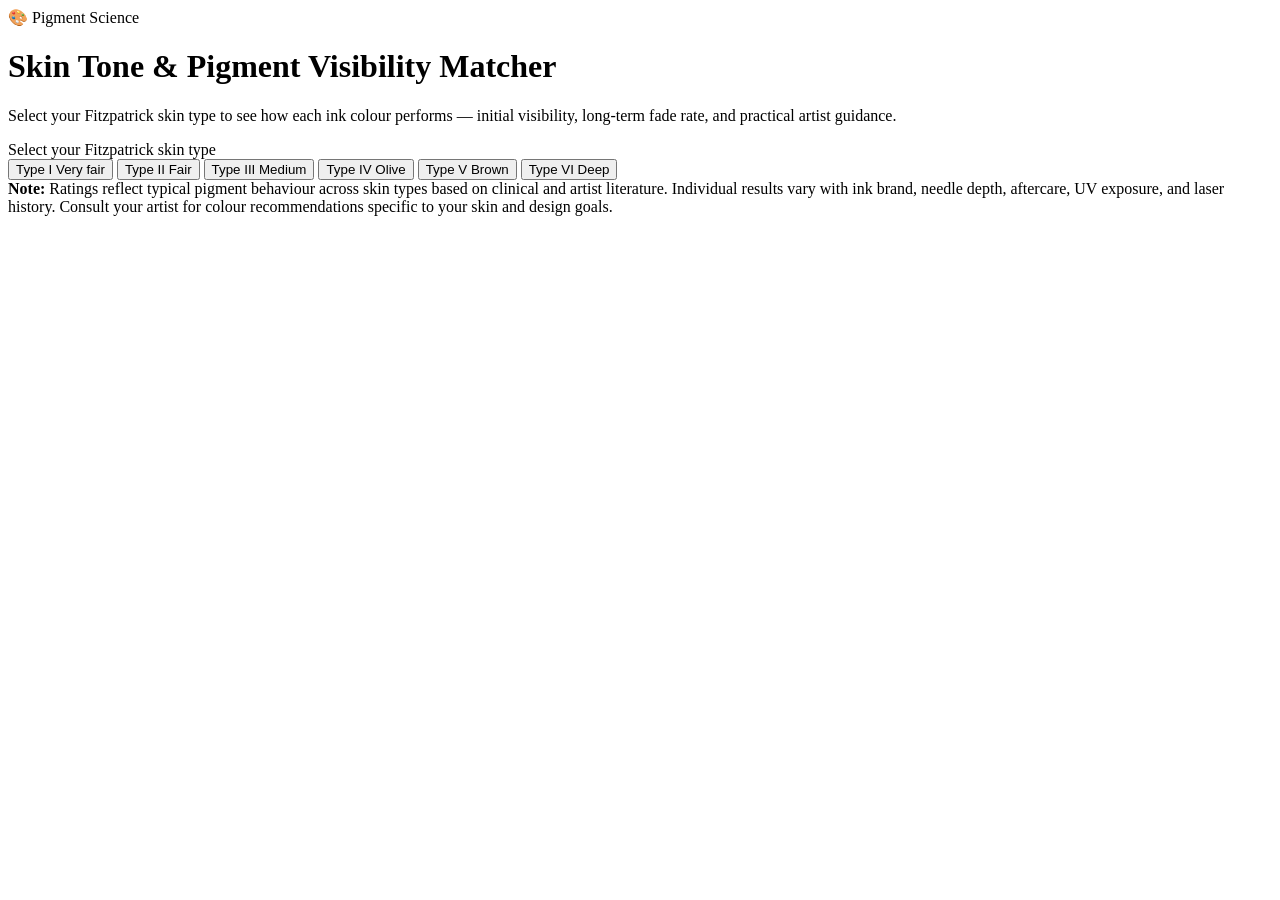
==== index.html @ 113036c6 "Publish skin-tone-pigment-matcher standalone widget (static build + docs)" ====
<!DOCTYPE html>
<html lang="en">
<head>
  <meta name="robots" content="noindex, nofollow">
  <script>
    if (window.self !== window.top) {
      document.documentElement.setAttribute('data-theme', 'dark');
      window.addEventListener('message', function(e) {
        if (e.data && e.data.type === 'poli-theme') {
          document.documentElement.setAttribute('data-theme', e.data.light ? 'light' : 'dark');
        }
      });
    }
  </script>
  <meta charset="UTF-8">
  <meta name="viewport" content="width=device-width, initial-scale=1.0">
  <meta name="description" content="See how tattoo ink colours perform on each Fitzpatrick skin type — visibility, fade rate, and artist notes. Evidence-based pigment guide for all skin tones.">
  <title>Skin Tone & Pigment Visibility Matcher | Poli International</title>
  <link rel="stylesheet" href="/tools/skin-tone-pigment-matcher/css/style.css">
</head>
<body>
<div class="tool-wrapper">

  <header class="tool-header">
    <div class="tool-header__badge">🎨 Pigment Science</div>
    <h1>Skin Tone &amp; Pigment Visibility Matcher</h1>
    <p>Select your Fitzpatrick skin type to see how each ink colour performs — initial visibility, long-term fade rate, and practical artist guidance.</p>
  </header>

  <div class="skin-selector">
    <div class="skin-label">Select your Fitzpatrick skin type</div>
    <div class="skin-grid" id="skin-grid">
      <button class="skin-btn" data-type="I"   style="--swatch:#f5d5c0">
        <span class="swatch"></span>
        <span class="type-label">Type I</span>
        <span class="type-desc">Very fair</span>
      </button>
      <button class="skin-btn" data-type="II"  style="--swatch:#e8c4a0">
        <span class="swatch"></span>
        <span class="type-label">Type II</span>
        <span class="type-desc">Fair</span>
      </button>
      <button class="skin-btn" data-type="III" style="--swatch:#c8956a">
        <span class="swatch"></span>
        <span class="type-label">Type III</span>
        <span class="type-desc">Medium</span>
      </button>
      <button class="skin-btn" data-type="IV"  style="--swatch:#a0704a">
        <span class="swatch"></span>
        <span class="type-label">Type IV</span>
        <span class="type-desc">Olive</span>
      </button>
      <button class="skin-btn" data-type="V"   style="--swatch:#7a4d2e">
        <span class="swatch"></span>
        <span class="type-label">Type V</span>
        <span class="type-desc">Brown</span>
      </button>
      <button class="skin-btn" data-type="VI"  style="--swatch:#3d1e0e">
        <span class="swatch"></span>
        <span class="type-label">Type VI</span>
        <span class="type-desc">Deep</span>
      </button>
    </div>
  </div>

  <div id="results" style="display:none">
    <div class="results-header">
      <h2>Pigment Performance — Fitzpatrick Type <span id="type-name"></span></h2>
      <p id="type-summary" class="type-summary-text"></p>
    </div>
    <div class="ink-grid" id="ink-grid"></div>
  </div>

  <div class="disclaimer">
    <strong>Note:</strong> Ratings reflect typical pigment behaviour across skin types based on clinical and artist literature. Individual results vary with ink brand, needle depth, aftercare, UV exposure, and laser history. Consult your artist for colour recommendations specific to your skin and design goals.
  </div>

</div>
<script src="/tools/skin-tone-pigment-matcher/js/app.js"></script>
</body>
</html>
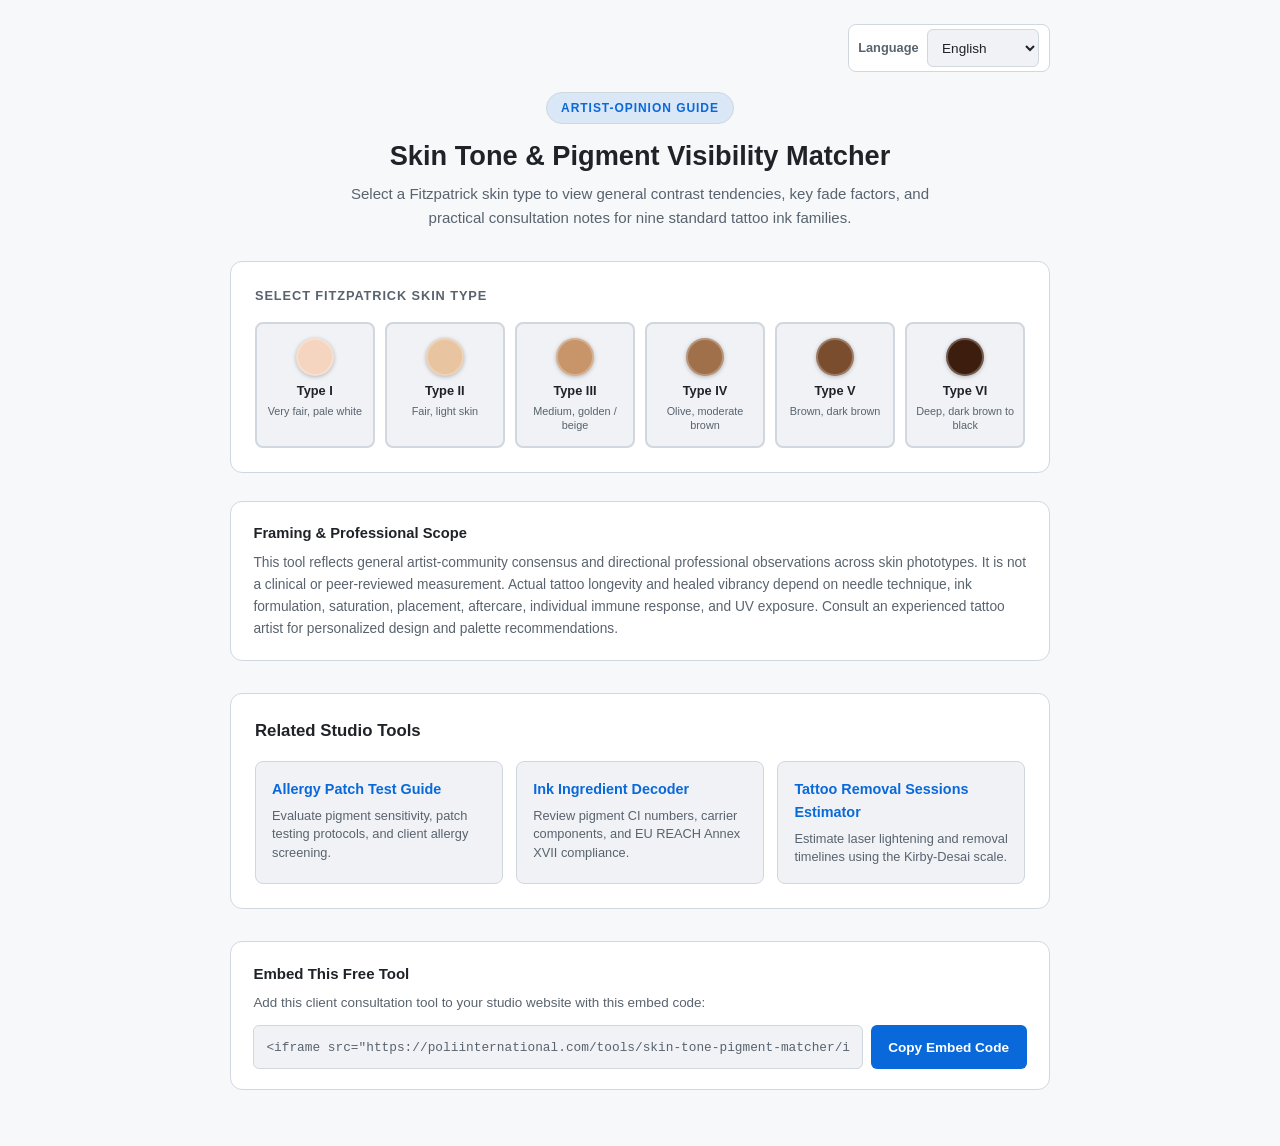
==== commit 4f7aa14b: "sync index.html from the live site The website copy of this tool moved on and the repo did not, so a" ====
--- a/index.html
+++ b/index.html
@@ -1,7 +1,11 @@
 <!DOCTYPE html>
 <html lang="en">
 <head>
+  <meta charset="UTF-8">
+  <meta name="viewport" content="width=device-width, initial-scale=1.0">
   <meta name="robots" content="noindex, nofollow">
+
+  <!-- Theme handshake script -->
   <script>
     if (window.self !== window.top) {
       document.documentElement.setAttribute('data-theme', 'dark');
@@ -10,72 +14,143 @@
           document.documentElement.setAttribute('data-theme', e.data.light ? 'light' : 'dark');
         }
       });
+    } else if (window.matchMedia && window.matchMedia('(prefers-color-scheme: light)').matches) {
+      document.documentElement.setAttribute('data-theme', 'light');
     }
   </script>
-  <meta charset="UTF-8">
-  <meta name="viewport" content="width=device-width, initial-scale=1.0">
-  <meta name="description" content="See how tattoo ink colours perform on each Fitzpatrick skin type — visibility, fade rate, and artist notes. Evidence-based pigment guide for all skin tones.">
-  <title>Skin Tone & Pigment Visibility Matcher | Poli International</title>
-  <link rel="stylesheet" href="/tools/skin-tone-pigment-matcher/css/style.css">
+
+  <title>Skin Tone &amp; Pigment Visibility Matcher | Poli International</title>
+  <meta name="description" content="Explore directional tattoo ink visibility and fade tendencies across the Fitzpatrick skin spectrum. An artist-opinion guide for consultation.">
+  <meta property="og:title" content="Skin Tone &amp; Pigment Visibility Matcher | Poli International">
+  <meta property="og:description" content="Explore directional tattoo ink visibility and fade tendencies across the Fitzpatrick skin spectrum. An artist-opinion guide for consultation.">
+  <meta property="og:type" content="website">
+
+  <!-- Schema.org Structured Data (Valid JSON-LD without truncation or escape errors) -->
+  <script type="application/ld+json">
+  {
+    "@context": "https://schema.org",
+    "@type": "WebApplication",
+    "name": "Skin Tone & Pigment Visibility Matcher",
+    "description": "Explore directional tattoo ink visibility and fade tendencies across the Fitzpatrick skin spectrum. An artist-opinion guide for consultation.",
+    "applicationCategory": "DesignApplication",
+    "operatingSystem": "All",
+    "browserRequirements": "Requires JavaScript. Requires HTML5."
+  }
+  </script>
+
+  <link rel="stylesheet" href="./css/style.css">
+  <link rel="manifest" href="./manifest.json">
 </head>
 <body>
-<div class="tool-wrapper">
+<div class="tool-wrapper" id="tool-wrapper">
 
-  <header class="tool-header">
-    <div class="tool-header__badge">🎨 Pigment Science</div>
-    <h1>Skin Tone &amp; Pigment Visibility Matcher</h1>
-    <p>Select your Fitzpatrick skin type to see how each ink colour performs — initial visibility, long-term fade rate, and practical artist guidance.</p>
+  <!-- Language selector bar -->
+  <nav class="top-bar" id="top-bar" aria-label="Tool options" data-i18n-attr="aria-label:nav.options_aria">
+    <div class="lang-selector-group">
+      <label for="lang-select" class="lang-label" data-i18n="language.select_label">Language</label>
+      <select id="lang-select" class="lang-select" aria-label="Language selection" data-i18n-attr="aria-label:language.select_aria">
+        <option value="en" data-i18n="language.en">English</option>
+        <option value="de" data-i18n="language.de">Deutsch</option>
+        <option value="fr" data-i18n="language.fr">Français</option>
+        <option value="es" data-i18n="language.es">Español</option>
+        <option value="it" data-i18n="language.it">Italiano</option>
+        <option value="pt" data-i18n="language.pt">Português</option>
+        <option value="nl" data-i18n="language.nl">Nederlands</option>
+      </select>
+    </div>
+  </nav>
+
+  <!-- Main header -->
+  <header class="tool-header" id="tool-header">
+    <div class="tool-header__badge" id="tool-badge" data-i18n="header.badge">Artist-Opinion Guide</div>
+    <h1 id="tool-title" data-i18n="header.title">Skin Tone &amp; Pigment Visibility Matcher</h1>
+    <p id="tool-intro" data-i18n="header.subtitle">Select a Fitzpatrick skin type to view general contrast tendencies, key fade factors, and practical consultation notes for nine standard tattoo ink families.</p>
   </header>
 
-  <div class="skin-selector">
-    <div class="skin-label">Select your Fitzpatrick skin type</div>
-    <div class="skin-grid" id="skin-grid">
-      <button class="skin-btn" data-type="I"   style="--swatch:#f5d5c0">
-        <span class="swatch"></span>
-        <span class="type-label">Type I</span>
-        <span class="type-desc">Very fair</span>
+  <!-- Fitzpatrick selector -->
+  <section class="skin-selector" id="skin-selector-panel" aria-labelledby="skin-label">
+    <div class="skin-label" id="skin-label" data-i18n="skin.selector_label">Select Fitzpatrick Skin Type</div>
+    <div class="skin-grid" id="skin-grid" role="group" aria-labelledby="skin-label">
+      <button class="skin-btn" id="skin-btn-I" data-type="I" type="button" aria-pressed="false">
+        <span class="swatch" aria-hidden="true"></span>
+        <span class="type-label" data-i18n="skin.typeI_name">Type I</span>
+        <span class="type-desc" data-i18n="skin.typeI_desc">Very fair, pale white</span>
       </button>
-      <button class="skin-btn" data-type="II"  style="--swatch:#e8c4a0">
-        <span class="swatch"></span>
-        <span class="type-label">Type II</span>
-        <span class="type-desc">Fair</span>
+      <button class="skin-btn" id="skin-btn-II" data-type="II" type="button" aria-pressed="false">
+        <span class="swatch" aria-hidden="true"></span>
+        <span class="type-label" data-i18n="skin.typeII_name">Type II</span>
+        <span class="type-desc" data-i18n="skin.typeII_desc">Fair, light skin</span>
       </button>
-      <button class="skin-btn" data-type="III" style="--swatch:#c8956a">
-        <span class="swatch"></span>
-        <span class="type-label">Type III</span>
-        <span class="type-desc">Medium</span>
+      <button class="skin-btn" id="skin-btn-III" data-type="III" type="button" aria-pressed="false">
+        <span class="swatch" aria-hidden="true"></span>
+        <span class="type-label" data-i18n="skin.typeIII_name">Type III</span>
+        <span class="type-desc" data-i18n="skin.typeIII_desc">Medium, golden / beige</span>
       </button>
-      <button class="skin-btn" data-type="IV"  style="--swatch:#a0704a">
-        <span class="swatch"></span>
-        <span class="type-label">Type IV</span>
-        <span class="type-desc">Olive</span>
+      <button class="skin-btn" id="skin-btn-IV" data-type="IV" type="button" aria-pressed="false">
+        <span class="swatch" aria-hidden="true"></span>
+        <span class="type-label" data-i18n="skin.typeIV_name">Type IV</span>
+        <span class="type-desc" data-i18n="skin.typeIV_desc">Olive, moderate brown</span>
       </button>
-      <button class="skin-btn" data-type="V"   style="--swatch:#7a4d2e">
-        <span class="swatch"></span>
-        <span class="type-label">Type V</span>
-        <span class="type-desc">Brown</span>
+      <button class="skin-btn" id="skin-btn-V" data-type="V" type="button" aria-pressed="false">
+        <span class="swatch" aria-hidden="true"></span>
+        <span class="type-label" data-i18n="skin.typeV_name">Type V</span>
+        <span class="type-desc" data-i18n="skin.typeV_desc">Brown, dark brown</span>
       </button>
-      <button class="skin-btn" data-type="VI"  style="--swatch:#3d1e0e">
-        <span class="swatch"></span>
-        <span class="type-label">Type VI</span>
-        <span class="type-desc">Deep</span>
+      <button class="skin-btn" id="skin-btn-VI" data-type="VI" type="button" aria-pressed="false">
+        <span class="swatch" aria-hidden="true"></span>
+        <span class="type-label" data-i18n="skin.typeVI_name">Type VI</span>
+        <span class="type-desc" data-i18n="skin.typeVI_desc">Deep, dark brown to black</span>
       </button>
     </div>
-  </div>
+  </section>
 
-  <div id="results" style="display:none">
-    <div class="results-header">
-      <h2>Pigment Performance — Fitzpatrick Type <span id="type-name"></span></h2>
+  <!-- Results section (starts empty / hidden) -->
+  <section id="results" class="results-panel" hidden aria-live="polite">
+    <div class="results-header" id="results-header">
+      <h2 id="results-heading"></h2>
       <p id="type-summary" class="type-summary-text"></p>
     </div>
     <div class="ink-grid" id="ink-grid"></div>
-  </div>
+  </section>
 
-  <div class="disclaimer">
-    <strong>Note:</strong> Ratings reflect typical pigment behaviour across skin types based on clinical and artist literature. Individual results vary with ink brand, needle depth, aftercare, UV exposure, and laser history. Consult your artist for colour recommendations specific to your skin and design goals.
-  </div>
+  <!-- Framing and Scope (Honest framing) -->
+  <section class="disclaimer-card" id="disclaimer-section" aria-labelledby="disclaimer-title">
+    <h3 class="disclaimer-title" id="disclaimer-title" data-i18n="disclaimer.title">Framing &amp; Professional Scope</h3>
+    <p class="disclaimer-text" id="disclaimer-text" data-i18n="disclaimer.text">This tool reflects general artist-community consensus and directional professional observations across skin phototypes. It is not a clinical or peer-reviewed measurement. Actual tattoo longevity and healed vibrancy depend on needle technique, ink formulation, saturation, placement, aftercare, individual immune response, and UV exposure. Consult an experienced tattoo artist for personalized design and palette recommendations.</p>
+  </section>
+
+  <!-- Related Poli Studio Tools -->
+  <section class="related-section" id="related-section" aria-labelledby="related-title">
+    <h3 class="related-title" id="related-title" data-i18n="related.title">Related Studio Tools</h3>
+    <div class="related-grid" id="related-grid">
+      <a href="https://poliinternational.com/allergy-patch-test/" target="_top" class="related-card" id="rel-allergy">
+        <div class="related-card__name" data-i18n="related.allergy_title">Allergy Patch Test Guide</div>
+        <div class="related-card__desc" data-i18n="related.allergy_desc">Evaluate pigment sensitivity, patch testing protocols, and client allergy screening.</div>
+      </a>
+      <a href="https://poliinternational.com/ink-ingredient-decoder/" target="_top" class="related-card" id="rel-ingredients">
+        <div class="related-card__name" data-i18n="related.ingredients_title">Ink Ingredient Decoder</div>
+        <div class="related-card__desc" data-i18n="related.ingredients_desc">Review pigment CI numbers, carrier components, and EU REACH Annex XVII compliance.</div>
+      </a>
+      <a href="https://poliinternational.com/tattoo-removal-estimator/" target="_top" class="related-card" id="rel-removal">
+        <div class="related-card__name" data-i18n="related.removal_title">Tattoo Removal Sessions Estimator</div>
+        <div class="related-card__desc" data-i18n="related.removal_desc">Estimate laser lightening and removal timelines using the Kirby-Desai scale.</div>
+      </a>
+    </div>
+  </section>
+
+  <!-- Embed section -->
+  <section class="embed-section" id="embed-section" aria-labelledby="embed-title">
+    <h3 class="embed-title" id="embed-title" data-i18n="embed.title">Embed This Free Tool</h3>
+    <p class="embed-desc" id="embed-desc" data-i18n="embed.desc">Add this client consultation tool to your studio website with this embed code:</p>
+    <div class="embed-controls">
+      <input type="text" class="embed-input" id="embed-code-snippet" readonly value='&lt;iframe src="https://poliinternational.com/tools/skin-tone-pigment-matcher/index.html" width="100%" height="850" frameborder="0" style="border:0; width:100%; min-height:850px;"&gt;&lt;/iframe&gt;' aria-label="Embed code" data-i18n-attr="aria-label:embed.code_aria">
+      <button type="button" class="embed-copy-btn" id="copy-embed-btn" data-i18n="embed.copy_button">Copy Embed Code</button>
+    </div>
+  </section>
 
 </div>
-<script src="/tools/skin-tone-pigment-matcher/js/app.js"></script>
+
+<script src="./js/i18n.js"></script>
+<script src="./js/app.js"></script>
 </body>
 </html>
--- a/css/style.css
+++ b/css/style.css
@@ -0,0 +1,880 @@
+:root {
+  --bg: #0d1117;
+  --bg-card: #161b22;
+  --bg-input: #1c2128;
+  --bg-muted: #21262d;
+  --border: #30363d;
+  --border-light: #21262d;
+  --text-main: #e6edf3;
+  --text-muted: #8b949e;
+  --primary: #58a6ff;
+  --primary-text: #0d1117;
+  --primary-hover: #79c0ff;
+  --primary-glow: rgba(88, 166, 255, 0.15);
+  --radius: 12px;
+  --radius-sm: 8px;
+
+  --btn-copied-bg: #238636;
+  --btn-copied-text: #ffffff;
+
+  /* Contrast tier tokens - dark theme */
+  --tier-high-bg: rgba(63, 185, 80, 0.18);
+  --tier-high-text: #56d364;
+  --tier-high-border: rgba(63, 185, 80, 0.4);
+
+  --tier-medium-bg: rgba(210, 153, 34, 0.18);
+  --tier-medium-text: #e3b341;
+  --tier-medium-border: rgba(210, 153, 34, 0.4);
+
+  --tier-low-bg: rgba(248, 81, 73, 0.18);
+  --tier-low-text: #ff7b72;
+  --tier-low-border: rgba(248, 81, 73, 0.4);
+
+  /* Swatches */
+  --swatch-type-1: #f5d5c0;
+  --swatch-type-2: #e8c4a0;
+  --swatch-type-3: #c8956a;
+  --swatch-type-4: #a0704a;
+  --swatch-type-5: #7a4d2e;
+  --swatch-type-6: #3d1e0e;
+
+  --ink-black: #1a1a1a;
+  --ink-grey: #888888;
+  --ink-white: #f5f5f5;
+  --ink-red: #cc2200;
+  --ink-orange: #e05c00;
+  --ink-yellow: #d4a000;
+  --ink-green: #1a7a2e;
+  --ink-blue: #1a5fcc;
+  --ink-purple: #6633aa;
+}
+
+[data-theme="light"] {
+  --bg: #f6f8fa;
+  --bg-card: #ffffff;
+  --bg-input: #f0f2f5;
+  --bg-muted: #eaedf1;
+  --border: #d0d7de;
+  --border-light: #e1e4e8;
+  --text-main: #1f2328;
+  --text-muted: #59636e;
+  --primary: #0969da;
+  --primary-text: #ffffff;
+  --primary-hover: #085cc0;
+  --primary-glow: rgba(9, 105, 218, 0.12);
+  --btn-copied-bg: #1a7f37;
+  --btn-copied-text: #ffffff;
+
+  /* Contrast tier tokens - light theme (minimum 4.5:1 contrast on white) */
+  --tier-high-bg: rgba(26, 127, 55, 0.12);
+  --tier-high-text: #116329;
+  --tier-high-border: rgba(26, 127, 55, 0.35);
+
+  --tier-medium-bg: rgba(154, 103, 0, 0.12);
+  --tier-medium-text: #7a4f01;
+  --tier-medium-border: rgba(154, 103, 0, 0.35);
+
+  --tier-low-bg: rgba(207, 34, 46, 0.12);
+  --tier-low-text: #b62324;
+  --tier-low-border: rgba(207, 34, 46, 0.35);
+}
+
+/* Strict hidden attribute rule - never overridden */
+[hidden] {
+  display: none !important;
+}
+
+*, *::before, *::after {
+  box-sizing: border-box;
+  margin: 0;
+  padding: 0;
+}
+
+body {
+  background: var(--bg);
+  color: var(--text-main);
+  font-family: -apple-system, BlinkMacSystemFont, 'Segoe UI', Roboto, Helvetica, Arial, sans-serif;
+  font-size: 15px;
+  line-height: 1.6;
+  padding: 1.5rem 1rem 3.5rem;
+  min-height: 100vh;
+}
+
+.tool-wrapper {
+  max-width: 820px;
+  margin: 0 auto;
+}
+
+/* Language selector top bar */
+.top-bar {
+  display: flex;
+  justify-content: flex-end;
+  align-items: center;
+  gap: 0.5rem;
+  margin-bottom: 1.25rem;
+}
+
+.lang-selector-group {
+  display: inline-flex;
+  align-items: center;
+  gap: 0.5rem;
+  background: var(--bg-card);
+  border: 1px solid var(--border);
+  border-radius: var(--radius-sm);
+  padding: 0.25rem 0.6rem;
+  min-height: 44px;
+}
+
+.lang-label {
+  font-size: 0.8rem;
+  font-weight: 600;
+  color: var(--text-muted);
+}
+
+.lang-select {
+  background: var(--bg-input);
+  color: var(--text-main);
+  border: 1px solid var(--border);
+  border-radius: 6px;
+  padding: 0.45rem 0.65rem;
+  min-height: 38px;
+  font-size: 0.85rem;
+  font-family: inherit;
+  cursor: pointer;
+}
+
+.lang-select:focus-visible {
+  outline: 2px solid var(--primary);
+  outline-offset: 1px;
+}
+
+/* Header */
+.tool-header {
+  text-align: center;
+  margin-bottom: 2rem;
+}
+
+.tool-header__badge {
+  display: inline-flex;
+  align-items: center;
+  gap: 0.4rem;
+  background: var(--primary-glow);
+  border: 1px solid var(--border);
+  color: var(--primary);
+  font-size: 0.75rem;
+  font-weight: 700;
+  letter-spacing: 0.08em;
+  text-transform: uppercase;
+  padding: 0.35rem 0.9rem;
+  border-radius: 20px;
+  margin-bottom: 0.9rem;
+}
+
+.tool-header h1 {
+  font-size: 1.7rem;
+  font-weight: 800;
+  color: var(--text-main);
+  margin-bottom: 0.6rem;
+  line-height: 1.25;
+}
+
+.tool-header p {
+  color: var(--text-muted);
+  max-width: 620px;
+  margin: 0 auto;
+  font-size: 0.94rem;
+  line-height: 1.55;
+}
+
+/* Skin type selector panel */
+.skin-selector {
+  background: var(--bg-card);
+  border: 1px solid var(--border);
+  border-radius: var(--radius);
+  padding: 1.5rem;
+  margin-bottom: 1.75rem;
+}
+
+.skin-label {
+  font-size: 0.8rem;
+  font-weight: 700;
+  text-transform: uppercase;
+  letter-spacing: 0.07em;
+  color: var(--text-muted);
+  margin-bottom: 1rem;
+}
+
+.skin-grid {
+  display: grid;
+  grid-template-columns: repeat(6, 1fr);
+  gap: 0.65rem;
+}
+
+.skin-btn {
+  background: var(--bg-input);
+  border: 2px solid var(--border);
+  border-radius: var(--radius-sm);
+  padding: 0.85rem 0.4rem;
+  min-height: 48px;
+  min-width: 48px;
+  cursor: pointer;
+  transition: border-color 0.15s, transform 0.1s, background 0.15s;
+  display: flex;
+  flex-direction: column;
+  align-items: center;
+  gap: 0.45rem;
+  color: inherit;
+  font-family: inherit;
+  text-align: center;
+}
+
+.skin-btn:hover {
+  border-color: var(--primary);
+  transform: translateY(-2px);
+}
+
+.skin-btn:focus-visible {
+  outline: 2px solid var(--primary);
+  outline-offset: 2px;
+}
+
+.skin-btn.is-active {
+  border-color: var(--primary);
+  background: var(--primary-glow);
+}
+
+.swatch {
+  width: 38px;
+  height: 38px;
+  border-radius: 50%;
+  border: 2px solid rgba(255, 255, 255, 0.25);
+  box-shadow: 0 1px 4px rgba(0, 0, 0, 0.25);
+  flex-shrink: 0;
+}
+
+.skin-btn[data-type="I"] .swatch   { background: var(--swatch-type-1); }
+.skin-btn[data-type="II"] .swatch  { background: var(--swatch-type-2); }
+.skin-btn[data-type="III"] .swatch { background: var(--swatch-type-3); }
+.skin-btn[data-type="IV"] .swatch  { background: var(--swatch-type-4); }
+.skin-btn[data-type="V"] .swatch   { background: var(--swatch-type-5); }
+.skin-btn[data-type="VI"] .swatch  { background: var(--swatch-type-6); }
+
+.type-label {
+  font-size: 0.8rem;
+  font-weight: 700;
+  color: var(--text-main);
+}
+
+.type-desc {
+  font-size: 0.68rem;
+  color: var(--text-muted);
+  line-height: 1.25;
+}
+
+/* Results section */
+.results-panel {
+  margin-bottom: 2rem;
+}
+
+.results-header {
+  background: var(--bg-card);
+  border: 1px solid var(--border);
+  border-radius: var(--radius);
+  padding: 1.25rem 1.4rem;
+  margin-bottom: 1.25rem;
+}
+
+.results-header h2 {
+  font-size: 1.2rem;
+  font-weight: 800;
+  color: var(--text-main);
+  margin-bottom: 0.45rem;
+}
+
+.type-summary-text {
+  font-size: 0.92rem;
+  color: var(--text-muted);
+  line-height: 1.65;
+}
+
+/* Ink grid */
+.ink-grid {
+  display: grid;
+  grid-template-columns: repeat(auto-fit, minmax(280px, 1fr));
+  gap: 1rem;
+}
+
+.ink-card {
+  background: var(--bg-card);
+  border: 1px solid var(--border);
+  border-radius: var(--radius);
+  padding: 1.15rem 1.25rem;
+  display: flex;
+  flex-direction: column;
+  gap: 0.9rem;
+  transition: border-color 0.15s;
+}
+
+.ink-card:hover {
+  border-color: var(--border-light);
+}
+
+.ink-card__header {
+  display: flex;
+  align-items: center;
+  justify-content: space-between;
+  gap: 0.75rem;
+  padding-bottom: 0.75rem;
+  border-bottom: 1px solid var(--border);
+}
+
+.ink-card__title-group {
+  display: flex;
+  align-items: center;
+  gap: 0.65rem;
+}
+
+.ink-swatch {
+  width: 22px;
+  height: 22px;
+  border-radius: 6px;
+  border: 1px solid rgba(255, 255, 255, 0.2);
+  flex-shrink: 0;
+}
+
+.swatch-black  { background: var(--ink-black); }
+.swatch-grey   { background: var(--ink-grey); }
+.swatch-white  { background: var(--ink-white); border-color: rgba(0, 0, 0, 0.25); }
+.swatch-red    { background: var(--ink-red); }
+.swatch-orange { background: var(--ink-orange); }
+.swatch-yellow { background: var(--ink-yellow); }
+.swatch-green  { background: var(--ink-green); }
+.swatch-blue   { background: var(--ink-blue); }
+.swatch-purple { background: var(--ink-purple); }
+
+.ink-card__name {
+  font-size: 1rem;
+  font-weight: 700;
+  color: var(--text-main);
+}
+
+/* Qualitative contrast indicator */
+.tier-indicator {
+  display: inline-flex;
+  align-items: center;
+  gap: 0.55rem;
+}
+
+.tier-pips {
+  display: inline-flex;
+  align-items: center;
+  gap: 3px;
+}
+
+.tier-pip {
+  width: 9px;
+  height: 14px;
+  border-radius: 2px;
+  background: var(--bg-muted);
+  border: 1px solid var(--border);
+}
+
+.tier-pip.is-active.is-high   { background: var(--tier-high-text); border-color: var(--tier-high-text); }
+.tier-pip.is-active.is-medium { background: var(--tier-medium-text); border-color: var(--tier-medium-text); }
+.tier-pip.is-active.is-low    { background: var(--tier-low-text); border-color: var(--tier-low-text); }
+
+.tier-label {
+  font-size: 0.76rem;
+  font-weight: 700;
+  letter-spacing: 0.02em;
+  padding: 0.25rem 0.6rem;
+  border-radius: 6px;
+  white-space: nowrap;
+}
+
+.tier-label.is-high {
+  background: var(--tier-high-bg);
+  color: var(--tier-high-text);
+  border: 1px solid var(--tier-high-border);
+}
+
+.tier-label.is-medium {
+  background: var(--tier-medium-bg);
+  color: var(--tier-medium-text);
+  border: 1px solid var(--tier-medium-border);
+}
+
+.tier-label.is-low {
+  background: var(--tier-low-bg);
+  color: var(--tier-low-text);
+  border: 1px solid var(--tier-low-border);
+}
+
+/* Card body */
+.ink-card__body {
+  display: flex;
+  flex-direction: column;
+  gap: 0.75rem;
+}
+
+.ink-card__section {
+  display: flex;
+  flex-direction: column;
+  gap: 0.2rem;
+}
+
+.ink-card__meta-label {
+  font-size: 0.72rem;
+  font-weight: 700;
+  text-transform: uppercase;
+  letter-spacing: 0.05em;
+  color: var(--text-muted);
+}
+
+.ink-card__fade-text {
+  font-size: 0.86rem;
+  color: var(--text-main);
+  line-height: 1.5;
+}
+
+.ink-card__note-text {
+  font-size: 0.86rem;
+  color: var(--text-muted);
+  line-height: 1.5;
+}
+
+.ink-card__allergy {
+  margin-top: 0.35rem;
+  padding: 0.55rem 0.75rem;
+  border-radius: var(--radius-sm);
+  background: var(--bg-muted);
+  border: 1px solid var(--border);
+  font-size: 0.82rem;
+  color: var(--text-main);
+  display: flex;
+  align-items: flex-start;
+  gap: 0.45rem;
+  line-height: 1.45;
+}
+
+.allergy-icon {
+  color: var(--primary);
+  font-weight: bold;
+}
+
+.inline-tool-link {
+  color: var(--primary);
+  text-decoration: underline;
+  text-underline-offset: 2px;
+  font-weight: 600;
+}
+
+.inline-tool-link:hover {
+  color: var(--primary-hover);
+}
+
+/* Disclaimer & framing */
+.disclaimer-card {
+  background: var(--bg-card);
+  border: 1px solid var(--border);
+  border-radius: var(--radius);
+  padding: 1.25rem 1.4rem;
+  margin-bottom: 2rem;
+}
+
+.disclaimer-title {
+  font-size: 0.92rem;
+  font-weight: 700;
+  color: var(--text-main);
+  margin-bottom: 0.4rem;
+}
+
+.disclaimer-text {
+  font-size: 0.86rem;
+  color: var(--text-muted);
+  line-height: 1.6;
+}
+
+/* Related tools section */
+.related-section {
+  background: var(--bg-card);
+  border: 1px solid var(--border);
+  border-radius: var(--radius);
+  padding: 1.5rem;
+  margin-bottom: 2rem;
+}
+
+.related-title {
+  font-size: 1.05rem;
+  font-weight: 800;
+  color: var(--text-main);
+  margin-bottom: 1rem;
+}
+
+.related-grid {
+  display: grid;
+  grid-template-columns: repeat(auto-fit, minmax(220px, 1fr));
+  gap: 0.85rem;
+}
+
+.related-card {
+  display: block;
+  background: var(--bg-input);
+  border: 1px solid var(--border);
+  border-radius: var(--radius-sm);
+  padding: 1rem;
+  text-decoration: none;
+  color: inherit;
+  transition: border-color 0.15s, transform 0.1s;
+}
+
+.related-card:hover {
+  border-color: var(--primary);
+  transform: translateY(-2px);
+}
+
+.related-card:focus-visible {
+  outline: 2px solid var(--primary);
+  outline-offset: 2px;
+}
+
+.related-card__name {
+  font-size: 0.9rem;
+  font-weight: 700;
+  color: var(--primary);
+  margin-bottom: 0.35rem;
+}
+
+.related-card__desc {
+  font-size: 0.8rem;
+  color: var(--text-muted);
+  line-height: 1.45;
+}
+
+/* Embed box */
+.embed-section {
+  background: var(--bg-card);
+  border: 1px solid var(--border);
+  border-radius: var(--radius);
+  padding: 1.25rem 1.4rem;
+}
+
+.embed-title {
+  font-size: 0.94rem;
+  font-weight: 700;
+  color: var(--text-main);
+  margin-bottom: 0.35rem;
+}
+
+.embed-desc {
+  font-size: 0.84rem;
+  color: var(--text-muted);
+  margin-bottom: 0.75rem;
+}
+
+.embed-controls {
+  display: flex;
+  gap: 0.5rem;
+}
+
+.embed-input {
+  flex: 1;
+  background: var(--bg-input);
+  color: var(--text-muted);
+  border: 1px solid var(--border);
+  border-radius: 6px;
+  padding: 0.5rem 0.75rem;
+  font-family: monospace;
+  font-size: 0.8rem;
+}
+
+.embed-copy-btn {
+  background: var(--primary);
+  color: var(--primary-text);
+  border: none;
+  border-radius: 6px;
+  padding: 0.6rem 1.1rem;
+  min-height: 44px;
+  min-width: 44px;
+  font-weight: 600;
+  font-size: 0.85rem;
+  cursor: pointer;
+  white-space: nowrap;
+  transition: background 0.15s;
+}
+
+.embed-copy-btn:hover {
+  background: var(--primary-hover);
+}
+
+.embed-copy-btn.is-copied {
+  background: var(--btn-copied-bg);
+  color: var(--btn-copied-text);
+}
+
+/* Responsive queries */
+@media (max-width: 680px) {
+  .skin-grid {
+    grid-template-columns: repeat(3, 1fr);
+    gap: 0.5rem;
+  }
+
+  .ink-grid {
+    grid-template-columns: 1fr;
+  }
+
+  .embed-controls {
+    flex-direction: column;
+  }
+}
+
+@media (max-width: 400px) {
+  body {
+    padding-left: 0.5rem;
+    padding-right: 0.5rem;
+  }
+
+  .skin-selector,
+  .results-header,
+  .disclaimer-card,
+  .related-section,
+  .embed-section {
+    padding-left: 0.75rem;
+    padding-right: 0.75rem;
+  }
+
+  .skin-grid {
+    grid-template-columns: repeat(2, 1fr);
+    gap: 0.45rem;
+  }
+
+  .ink-card {
+    padding: 0.9rem 0.85rem;
+  }
+}
+
+/* Print styles: Exactly one page, clean, legible, zero ink-heavy fills */
+@page {
+  size: A4 portrait;
+  margin: 10mm 12mm 10mm 12mm;
+}
+
+@media print {
+  *,
+  *::before,
+  *::after {
+    background: transparent !important;
+    color: #000000 !important;
+    box-shadow: none !important;
+    text-shadow: none !important;
+  }
+
+  body {
+    background: #ffffff !important;
+    color: #000000 !important;
+    padding: 0 !important;
+    font-size: 8.5pt !important;
+    line-height: 1.25 !important;
+  }
+
+  /* Hide navigation, embed, related links, and non-print UI */
+  .top-bar,
+  .embed-section,
+  .related-section {
+    display: none !important;
+  }
+
+  .tool-wrapper {
+    max-width: 100% !important;
+    margin: 0 !important;
+    padding: 0 !important;
+  }
+
+  .tool-header {
+    margin-bottom: 0.4rem !important;
+    text-align: left !important;
+  }
+
+  .tool-header__badge {
+    display: none !important;
+  }
+
+  .tool-header h1 {
+    font-size: 13pt !important;
+    margin-bottom: 0.15rem !important;
+    line-height: 1.2 !important;
+    color: #000000 !important;
+  }
+
+  .tool-header p {
+    font-size: 8pt !important;
+    line-height: 1.2 !important;
+    margin: 0 !important;
+    color: #333333 !important;
+  }
+
+  /* Compact skin selector in print */
+  .skin-selector {
+    padding: 0.35rem 0.5rem !important;
+    margin-bottom: 0.45rem !important;
+    border: 1px solid #999999 !important;
+    border-radius: 4px !important;
+  }
+
+  .skin-label {
+    display: none !important;
+  }
+
+  .skin-grid {
+    grid-template-columns: repeat(6, 1fr) !important;
+    gap: 0.3rem !important;
+  }
+
+  .skin-btn {
+    padding: 0.2rem 0.15rem !important;
+    min-height: auto !important;
+    border: 1px solid #cccccc !important;
+    border-radius: 3px !important;
+    gap: 0.15rem !important;
+  }
+
+  .skin-btn.is-active {
+    border: 2px solid #000000 !important;
+    font-weight: bold !important;
+  }
+
+  .swatch {
+    width: 14px !important;
+    height: 14px !important;
+    border: 1px solid #666666 !important;
+    box-shadow: none !important;
+  }
+
+  .type-label {
+    font-size: 7pt !important;
+    color: #000000 !important;
+  }
+
+  .type-desc {
+    display: none !important;
+  }
+
+  /* Results header */
+  .results-panel {
+    margin-bottom: 0.4rem !important;
+  }
+
+  .results-header {
+    padding: 0.3rem 0.5rem !important;
+    margin-bottom: 0.4rem !important;
+    border: 1px solid #999999 !important;
+    border-radius: 4px !important;
+  }
+
+  .results-header h2 {
+    font-size: 10pt !important;
+    margin-bottom: 0.15rem !important;
+    color: #000000 !important;
+  }
+
+  .type-summary-text {
+    font-size: 7.5pt !important;
+    line-height: 1.2 !important;
+    color: #333333 !important;
+  }
+
+  /* Ink grid: compact 3-column layout fitting on 1 page */
+  .ink-grid {
+    display: grid !important;
+    grid-template-columns: repeat(3, 1fr) !important;
+    gap: 0.35rem !important;
+  }
+
+  .ink-card {
+    border: 1px solid #aaaaaa !important;
+    border-radius: 4px !important;
+    padding: 0.35rem 0.45rem !important;
+    gap: 0.25rem !important;
+    page-break-inside: avoid !important;
+    break-inside: avoid !important;
+  }
+
+  .ink-card__header {
+    padding-bottom: 0.2rem !important;
+    border-bottom: 1px solid #dddddd !important;
+  }
+
+  .ink-swatch {
+    width: 12px !important;
+    height: 12px !important;
+    border: 1px solid #666666 !important;
+    border-radius: 2px !important;
+  }
+
+  .ink-card__name {
+    font-size: 8pt !important;
+    font-weight: 700 !important;
+    color: #000000 !important;
+  }
+
+  .tier-pips {
+    display: none !important;
+  }
+
+  .tier-label {
+    font-size: 6.5pt !important;
+    font-weight: 700 !important;
+    padding: 0.08rem 0.35rem !important;
+    border: 1px solid #333333 !important;
+    border-radius: 3px !important;
+    color: #000000 !important;
+    text-transform: uppercase !important;
+  }
+
+  .ink-card__body {
+    gap: 0.2rem !important;
+  }
+
+  .ink-card__section {
+    gap: 0.05rem !important;
+  }
+
+  .ink-card__meta-label {
+    font-size: 6pt !important;
+    color: #555555 !important;
+  }
+
+  .ink-card__fade-text,
+  .ink-card__note-text {
+    font-size: 7pt !important;
+    line-height: 1.15 !important;
+    color: #111111 !important;
+  }
+
+  .ink-card__allergy {
+    display: none !important;
+  }
+
+  /* Disclaimer / professional framing */
+  .disclaimer-card {
+    padding: 0.3rem 0.5rem !important;
+    margin-top: 0.35rem !important;
+    margin-bottom: 0 !important;
+    border: 1px solid #999999 !important;
+    border-radius: 4px !important;
+    page-break-inside: avoid !important;
+    break-inside: avoid !important;
+  }
+
+  .disclaimer-title {
+    font-size: 7.5pt !important;
+    margin-bottom: 0.1rem !important;
+    color: #000000 !important;
+  }
+
+  .disclaimer-text {
+    font-size: 6.5pt !important;
+    line-height: 1.15 !important;
+    color: #444444 !important;
+  }
+}
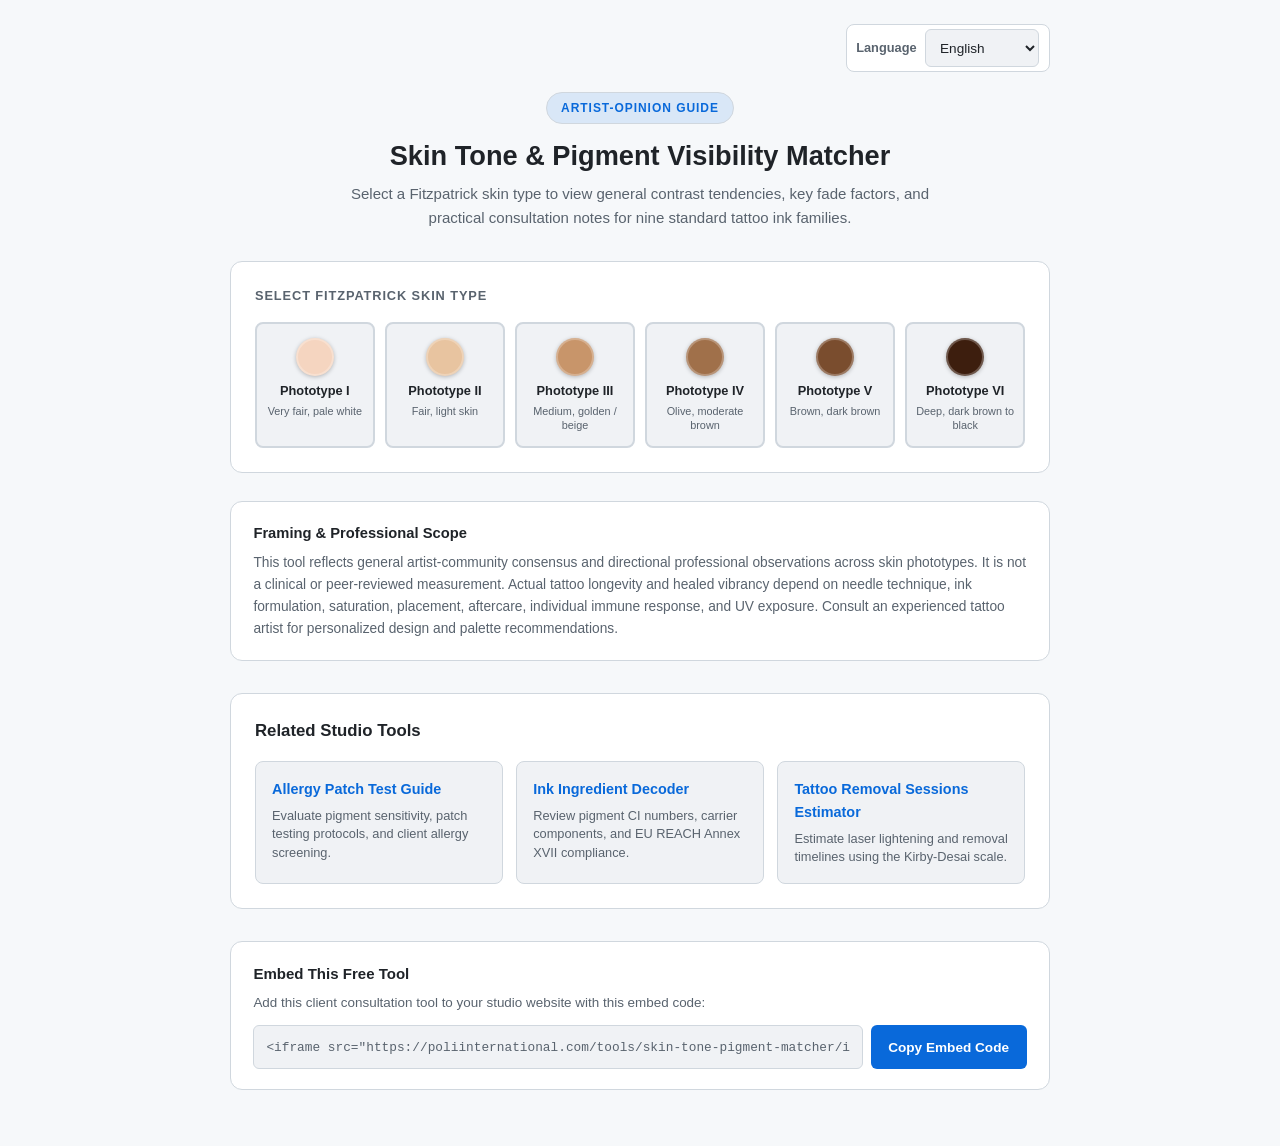
==== commit 44edeaa6: "sync index.html from the live site The website copy of this tool moved on and the repo did not, so a" ====
--- a/index.html
+++ b/index.html
@@ -56,6 +56,7 @@
         <option value="it" data-i18n="language.it">Italiano</option>
         <option value="pt" data-i18n="language.pt">Português</option>
         <option value="nl" data-i18n="language.nl">Nederlands</option>
+        <option value="th" data-i18n="language.th">ไทย</option>
       </select>
     </div>
   </nav>
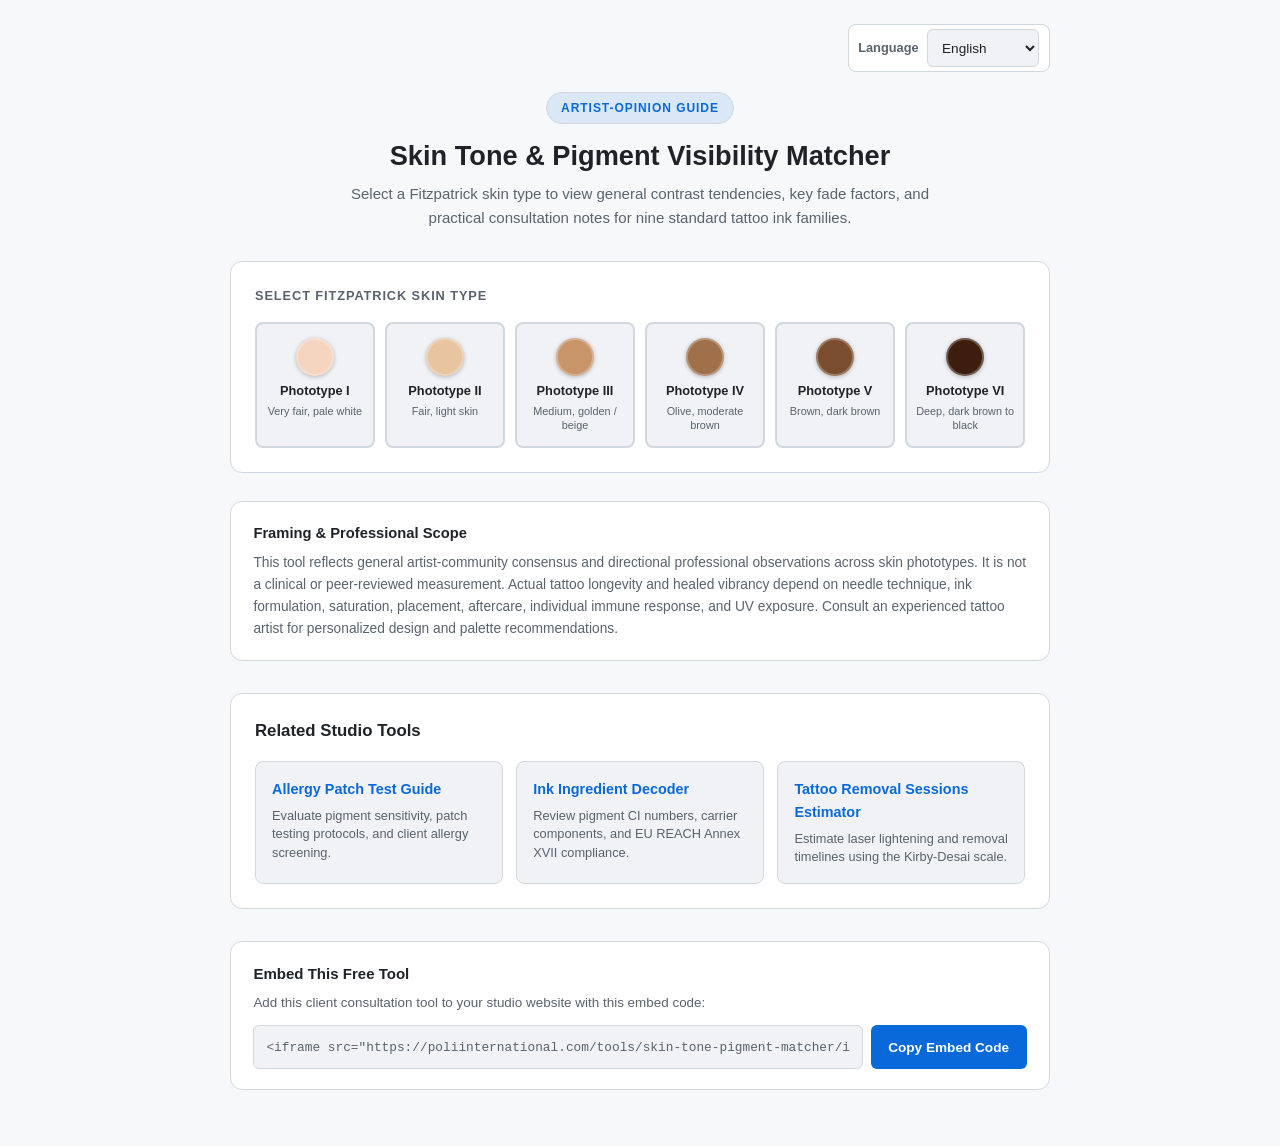
==== commit 602802f0: "sync index.html from the live site The website copy of this tool moved on and the repo did not, so a" ====
--- a/index.html
+++ b/index.html
@@ -153,5 +153,6 @@
 
 <script src="./js/i18n.js"></script>
 <script src="./js/app.js"></script>
+<script src="../shared/tool-name.js" data-th="ตัวจับคู่สีผิวและการมองเห็นสี" data-en="Skin Tone &amp; Pigment Visibility Matcher" defer></script>
 </body>
 </html>
